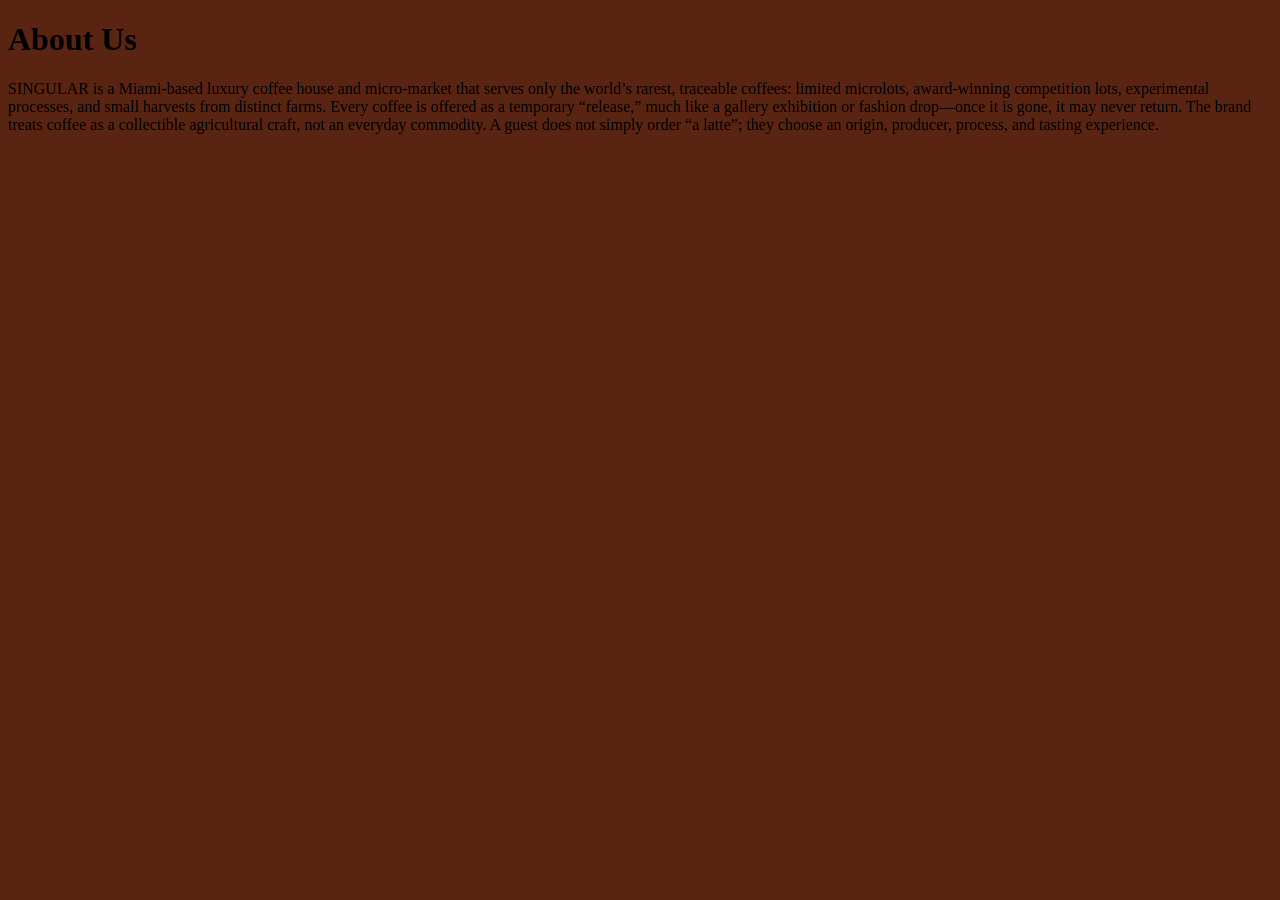
==== index.html @ 4cd6406e "First test" ====
<!DOCTYPE html>
<html>
    <head>
        <title>ARABUSTA COFFEE</title>
        <meta name="description" content="Rarest coffee in the world">
        <meta name="author" content="Jonathan Padrino">
        <meta name="keywords" content="rare coffee, miami, coffee">
        <meta charset="UTF-8">
        <style>
            body {background-color: #592411;
        </style>
        </head>
        
        <body>
            <header>
                <h1>About Us</h1>
                <p>SINGULAR is a Miami-based luxury coffee house and micro-market that serves only the world’s rarest, traceable coffees: limited microlots, award-winning competition lots, experimental processes, and small harvests from distinct farms. Every coffee is offered as a temporary “release,” much like a gallery exhibition or fashion drop—once it is gone, it may never return.

The brand treats coffee as a collectible agricultural craft, not an everyday commodity. A guest does not simply order “a latte”; they choose an origin, producer, process, and tasting experience.</p>
                </header>

        </body>
    
</html>
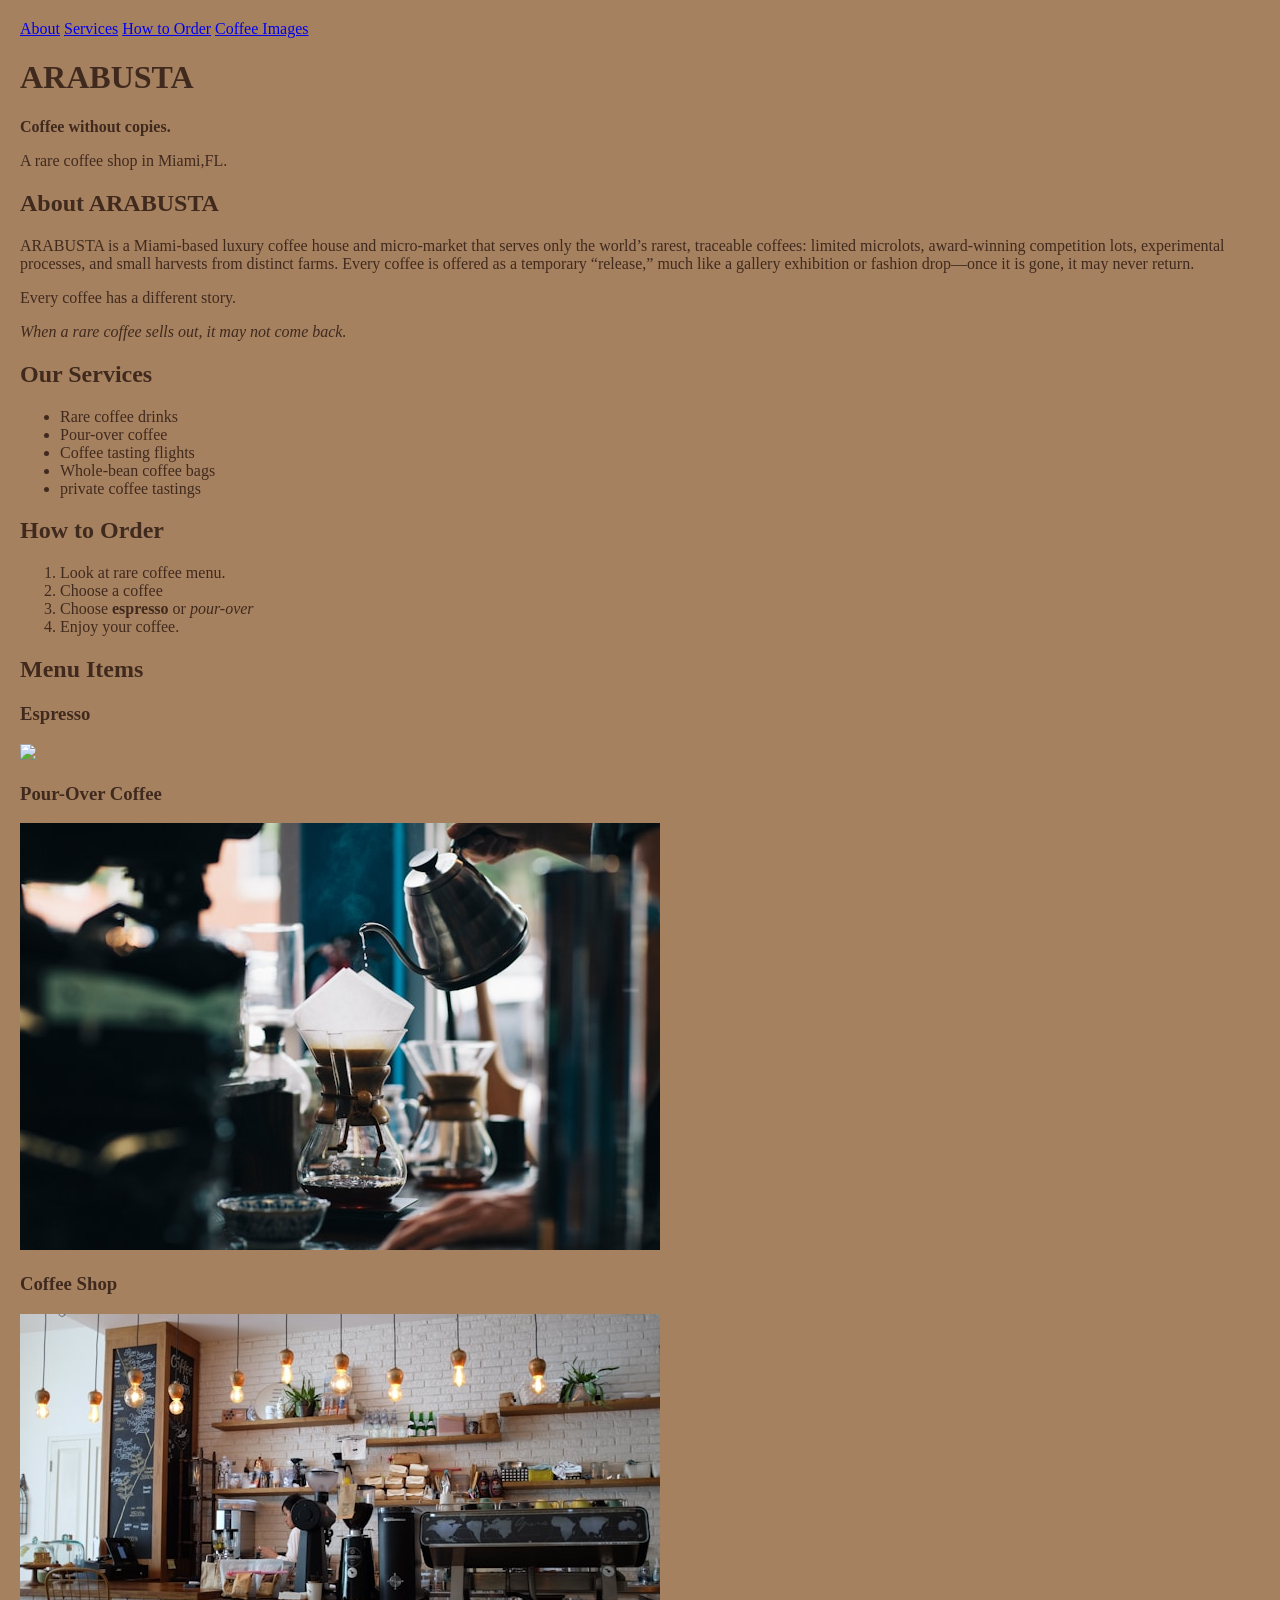
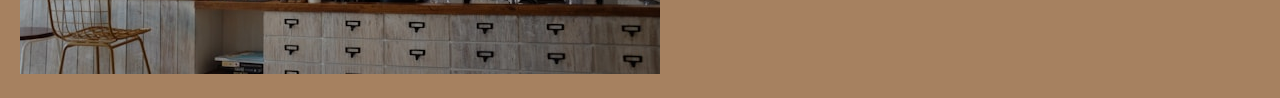
==== commit a2d79a88: "almost done" ====
--- a/index.html
+++ b/index.html
@@ -1,23 +1,99 @@
 <!DOCTYPE html>
 <html>
     <head>
+        <!-- This is a coffee site for assignment 1. -->
+
         <title>ARABUSTA COFFEE</title>
-        <meta name="description" content="Rarest coffee in the world">
+        <meta name="description" content="ARABUSTA, a rare coffee shop in Miami.">
         <meta name="author" content="Jonathan Padrino">
         <meta name="keywords" content="rare coffee, miami, coffee">
         <meta charset="UTF-8">
         <style>
-            body {background-color: #592411;
+            
+            body {
+                background-color: #A68160;
+                color: #402a1e;
+                font-family: Playfair Display, serif;
+                margin: 20px;
+            }
+
         </style>
         </head>
         
         <body>
+           
+            <nav>
+            <a href="#about">About</a>
+            <a href="#services">Services</a>
+            <a href="#order">How to Order</a>
+            <a href="#gallery">Coffee Images</a>
+            </nav>
+           
             <header>
-                <h1>About Us</h1>
-                <p>SINGULAR is a Miami-based luxury coffee house and micro-market that serves only the world’s rarest, traceable coffees: limited microlots, award-winning competition lots, experimental processes, and small harvests from distinct farms. Every coffee is offered as a temporary “release,” much like a gallery exhibition or fashion drop—once it is gone, it may never return.
+                <h1>ARABUSTA</h1>
+                <p><strong>Coffee without copies.</strong></p>
+                <p>A rare coffee shop in Miami,FL.</p>
+                </header>
+                
+                <main>
+                    <section id="about">
+                       
+                    <h2>About ARABUSTA</h2>
+                            <p>ARABUSTA is a Miami-based luxury coffee house and micro-market that serves only the world’s rarest, traceable coffees: limited microlots, award-winning competition lots, experimental processes, and small harvests from distinct farms. Every coffee is offered as a temporary “release,” much like a gallery exhibition or fashion drop—once it is gone, it may never return.</p>
 
-The brand treats coffee as a collectible agricultural craft, not an everyday commodity. A guest does not simply order “a latte”; they choose an origin, producer, process, and tasting experience.</p>
-                </header>
+                    <p>Every coffee has a different story.</p>
+                        <em>When a rare coffee sells out, it may not come back.</em>
+                        </p>
+                    
+                            </section>
+                            <section id="services">
+                            <h2>Our Services</h2>
+
+                            <ul>
+                            <li>Rare coffee drinks</li>
+                            <li>Pour-over coffee</li>
+                            <li>Coffee tasting flights</li>
+                            <li>Whole-bean coffee bags</li>
+                            <li>private coffee tastings</li>
+                            </ul>
+
+                            </section>
+
+                            <section id="order">
+                            <h2>How to Order</h2>
+
+                            <ol>
+                            <li>Look at rare coffee menu.</li>
+                            <li>Choose a coffee</li>
+                            <li>Choose <strong>espresso</strong> or <em>pour-over</em></li>
+                            <li>Enjoy your coffee.</li>
+                            </ol>
+                            </section>
+
+                            <section id="gallery">
+                            <h2>Menu Items</h2>
+
+                            <h3>Espresso</h3>
+                            <img
+                            src="https://images.unsplash.com/photo-1510591509098-f4fdc6d0ff04?auto=format&fit=crop&w=600&q=80"
+                            >
+
+                            <h3>Pour-Over Coffee</h3>
+                            <img
+                               src="images/karl-fredrickson-TYIzeCiZ_60-unsplash.jpg"
+                            >
+
+                            <h3>Coffee Shop</h3>
+                            <img
+                            src="images/nafinia-putra-Kwdp-0pok-I-unsplash.jpg"
+                            >
+                            
+
+                            </section>
+                
+                    </main>
+
+                
 
         </body>
     
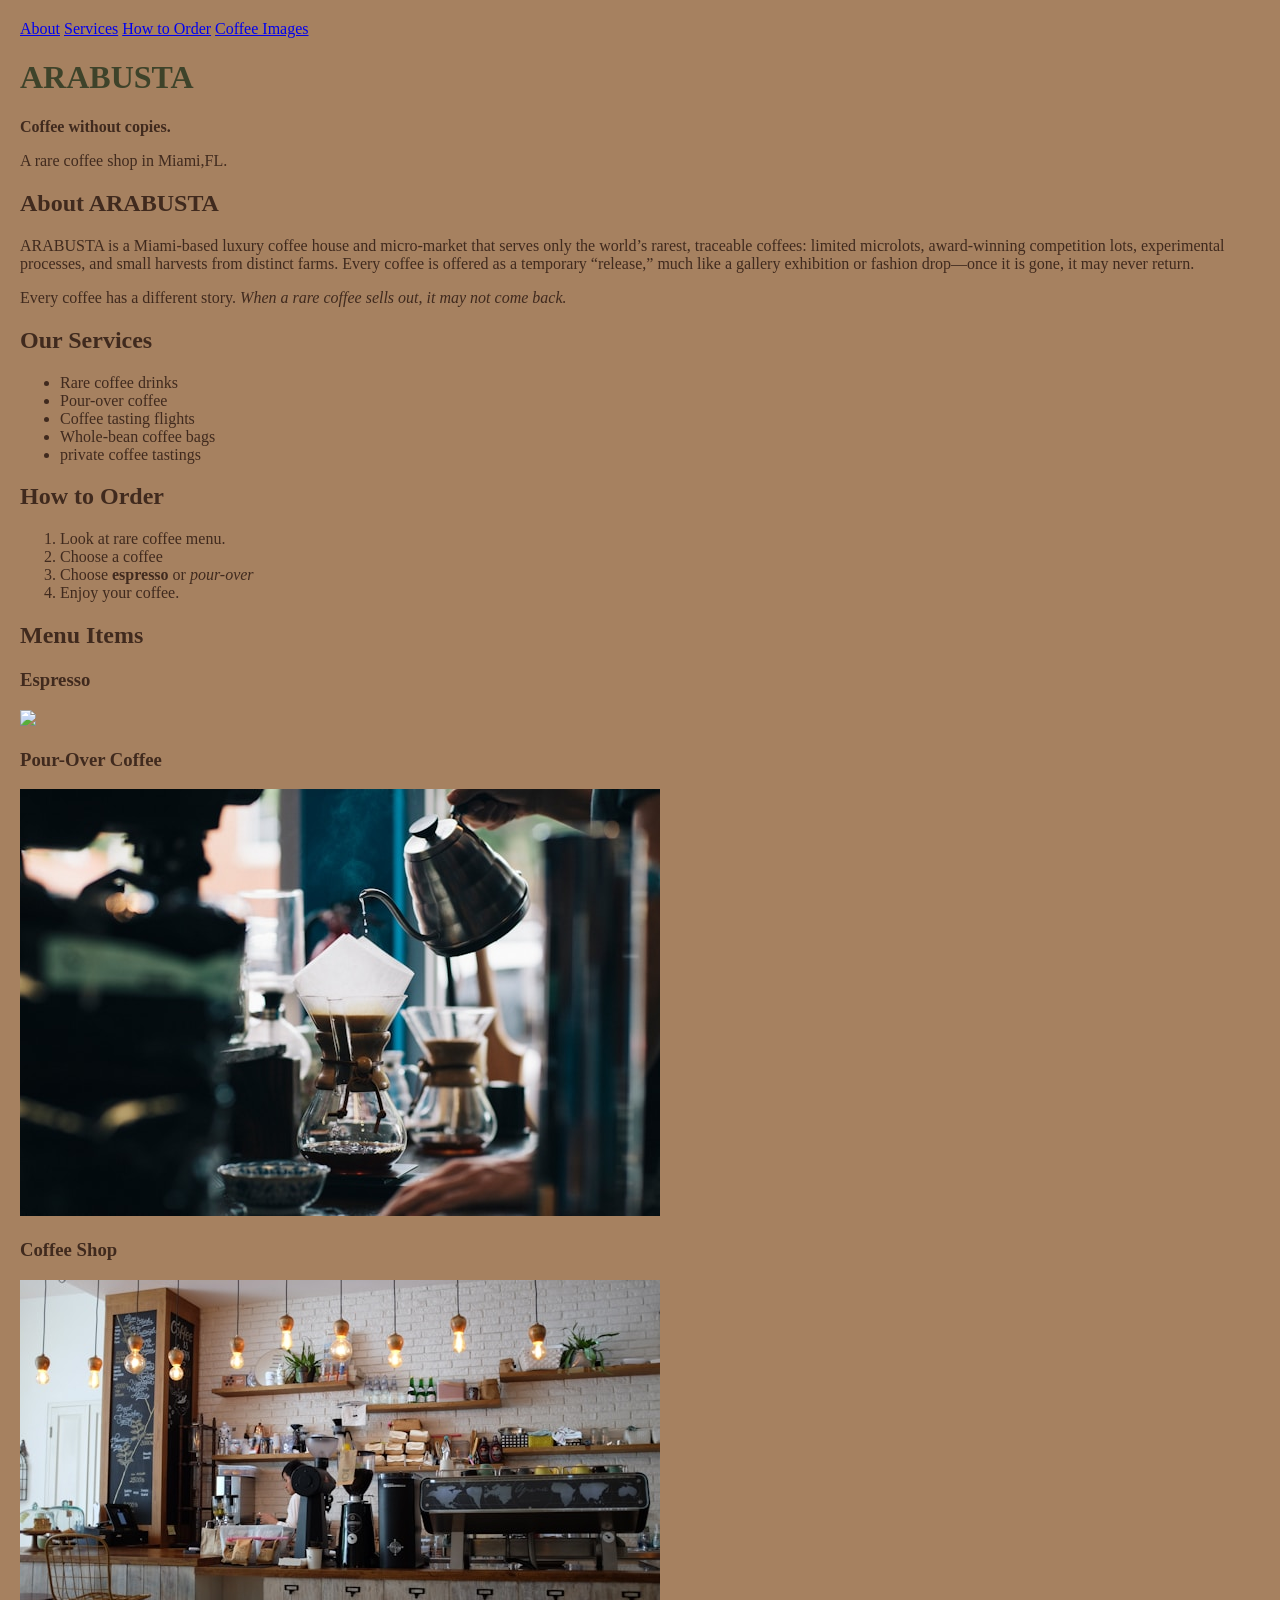
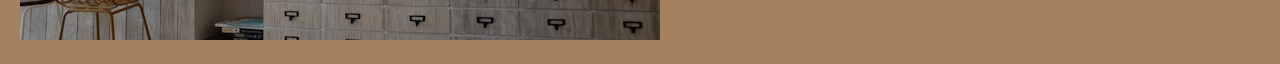
==== commit 4d2a0d0f: "final edits" ====
--- a/index.html
+++ b/index.html
@@ -16,7 +16,9 @@
                 font-family: Playfair Display, serif;
                 margin: 20px;
             }
-
+h1{
+    color: #3E432A
+}
         </style>
         </head>
         
@@ -39,9 +41,14 @@
                     <section id="about">
                        
                     <h2>About ARABUSTA</h2>
-                            <p>ARABUSTA is a Miami-based luxury coffee house and micro-market that serves only the world’s rarest, traceable coffees: limited microlots, award-winning competition lots, experimental processes, and small harvests from distinct farms. Every coffee is offered as a temporary “release,” much like a gallery exhibition or fashion drop—once it is gone, it may never return.</p>
+                            <p>ARABUSTA is a Miami-based luxury coffee house and micro-market that serves 
+                                only the world’s rarest, traceable coffees: limited microlots, award-winning 
+                                competition lots, experimental processes, and small harvests from distinct farms. 
+                                Every coffee is offered as a temporary “release,” much like a gallery exhibition 
+                                or fashion drop—once it is gone, it may never return.</p>
 
-                    <p>Every coffee has a different story.</p>
+                    <p>
+                        Every coffee has a different story.
                         <em>When a rare coffee sells out, it may not come back.</em>
                         </p>
                     
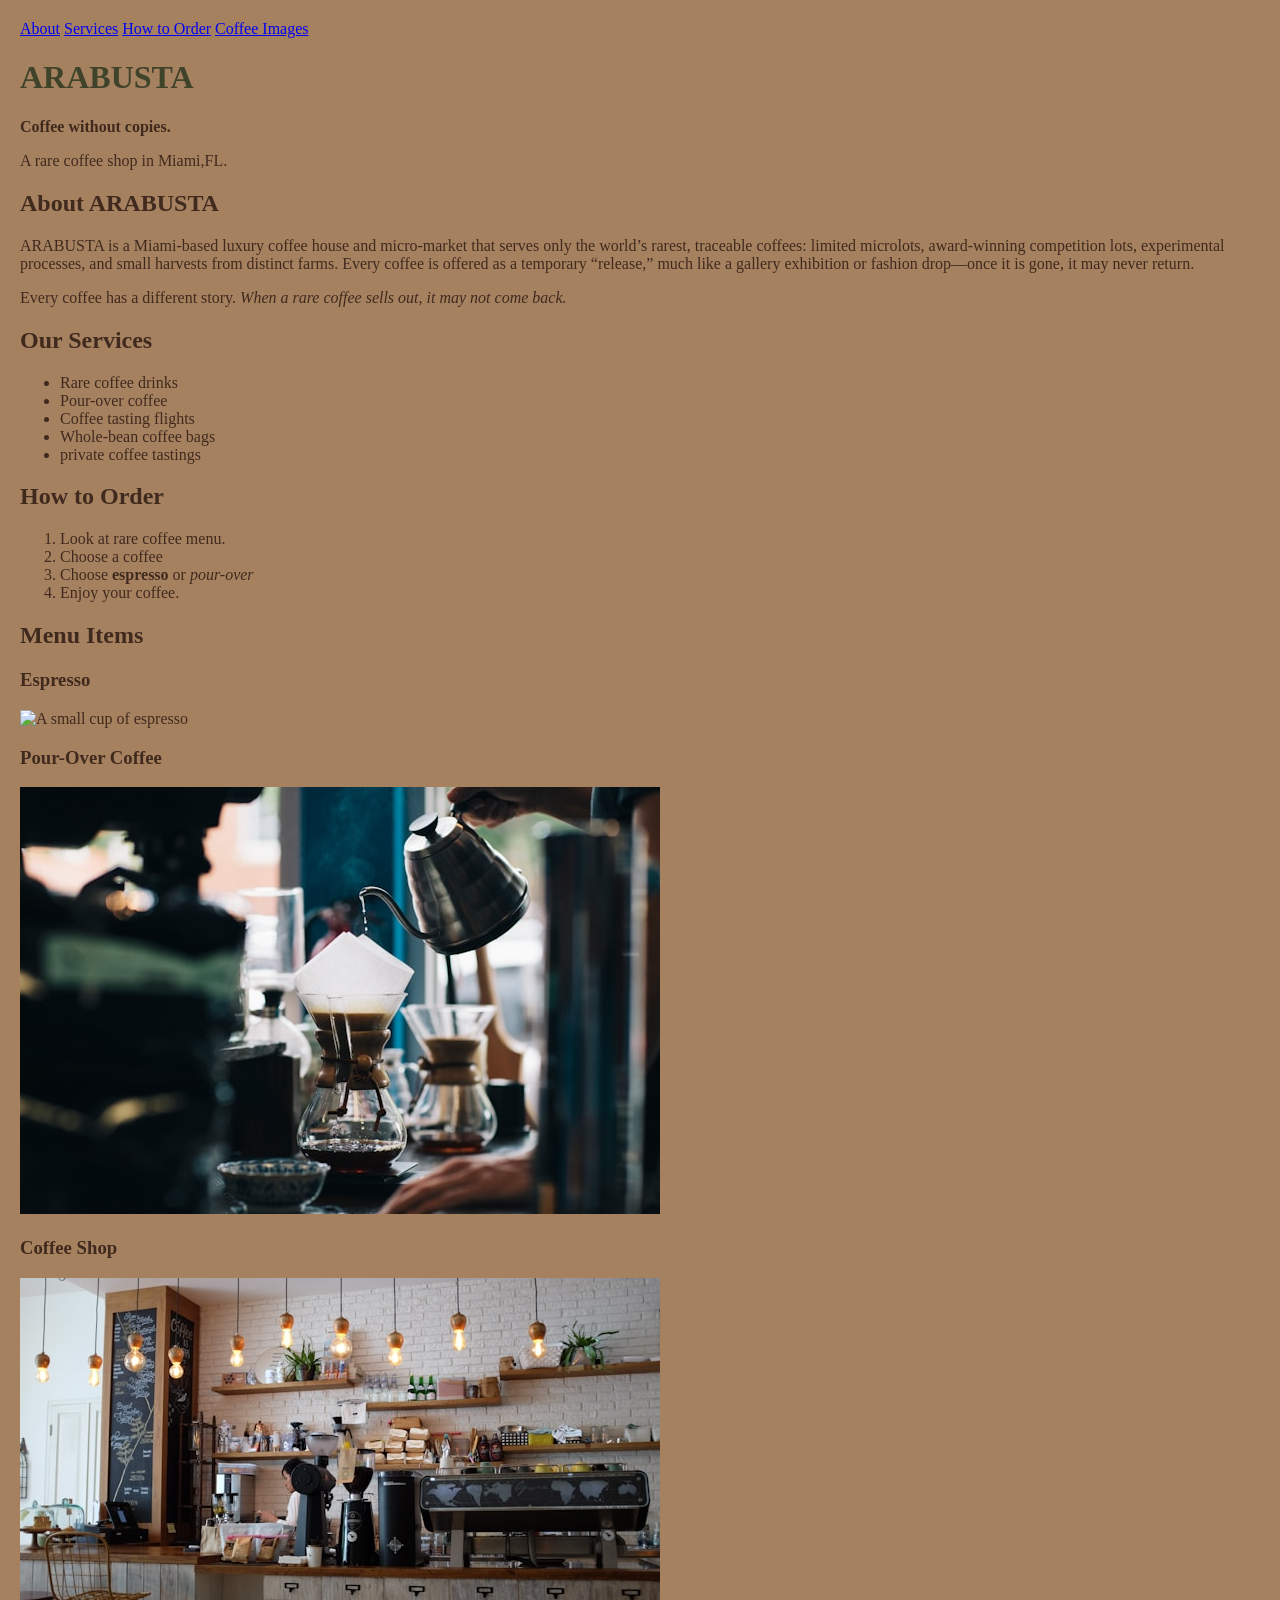
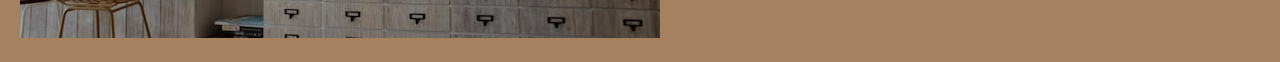
==== commit 136bd339: "fixed final" ====
--- a/index.html
+++ b/index.html
@@ -83,16 +83,19 @@
                             <h3>Espresso</h3>
                             <img
                             src="https://images.unsplash.com/photo-1510591509098-f4fdc6d0ff04?auto=format&fit=crop&w=600&q=80"
+                            alt="A small cup of espresso"
                             >
 
                             <h3>Pour-Over Coffee</h3>
                             <img
                                src="images/karl-fredrickson-TYIzeCiZ_60-unsplash.jpg"
+                               alt="A pour-over coffee being prepared"
                             >
 
                             <h3>Coffee Shop</h3>
                             <img
                             src="images/nafinia-putra-Kwdp-0pok-I-unsplash.jpg"
+                            alt="Inside a coffee shop"
                             >
                             
 
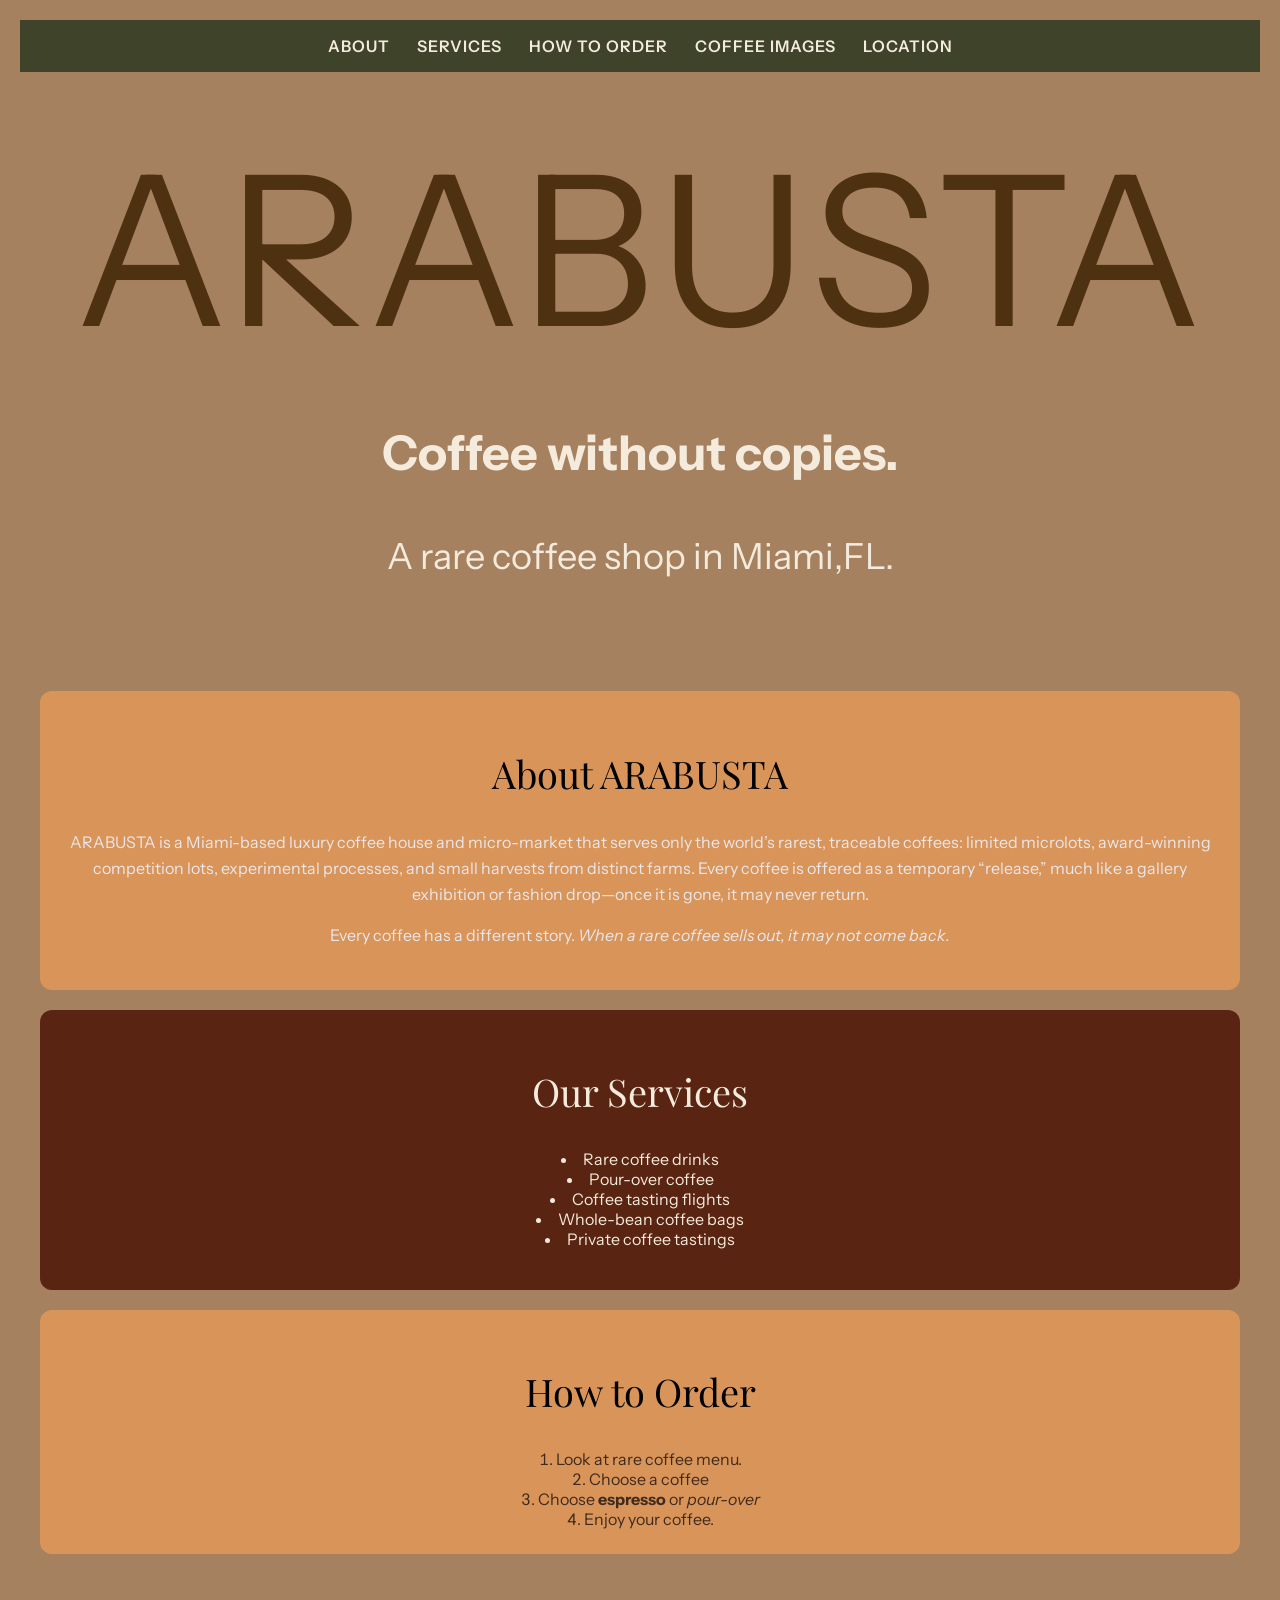
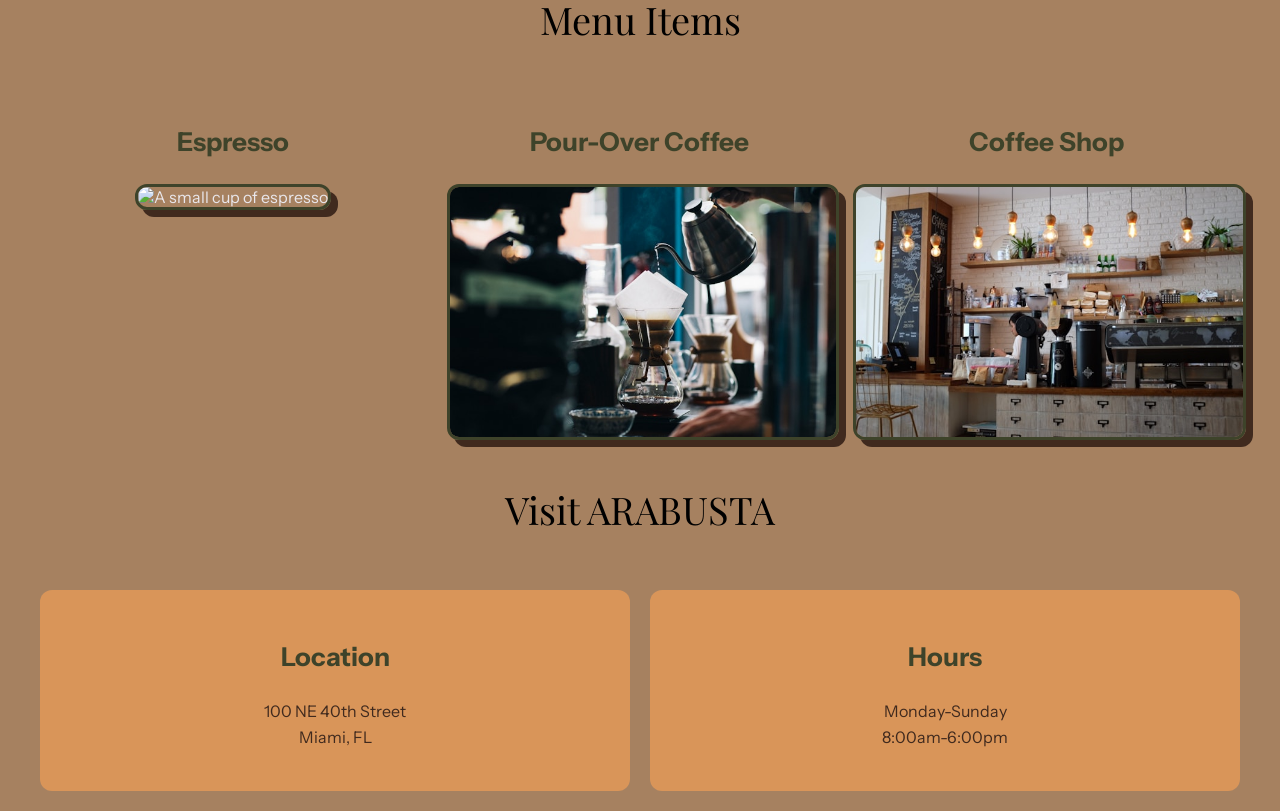
==== commit c4c0b6e3: "css finished for assignment 2" ====
--- a/index.html
+++ b/index.html
@@ -2,24 +2,17 @@
 <html>
     <head>
         <!-- This is a coffee site for assignment 1. -->
+         
 
         <title>ARABUSTA COFFEE</title>
         <meta name="description" content="ARABUSTA, a rare coffee shop in Miami.">
         <meta name="author" content="Jonathan Padrino">
         <meta name="keywords" content="rare coffee, miami, coffee">
         <meta charset="UTF-8">
-        <style>
-            
-            body {
-                background-color: #A68160;
-                color: #402a1e;
-                font-family: Playfair Display, serif;
-                margin: 20px;
-            }
-h1{
-    color: #3E432A
-}
-        </style>
+
+        <link rel="stylesheet" href="style.css">
+
+      
         </head>
         
         <body>
@@ -29,6 +22,7 @@
             <a href="#services">Services</a>
             <a href="#order">How to Order</a>
             <a href="#gallery">Coffee Images</a>
+            <a href="#location">Location</a>
             </nav>
            
             <header>
@@ -38,7 +32,7 @@
                 </header>
                 
                 <main>
-                    <section id="about">
+                    <section id="about" class="intro">
                        
                     <h2>About ARABUSTA</h2>
                             <p>ARABUSTA is a Miami-based luxury coffee house and micro-market that serves 
@@ -53,7 +47,7 @@
                         </p>
                     
                             </section>
-                            <section id="services">
+                            <section id="services" class="coffee-list">
                             <h2>Our Services</h2>
 
                             <ul>
@@ -61,12 +55,12 @@
                             <li>Pour-over coffee</li>
                             <li>Coffee tasting flights</li>
                             <li>Whole-bean coffee bags</li>
-                            <li>private coffee tastings</li>
+                            <li>Private coffee tastings</li>
                             </ul>
 
                             </section>
 
-                            <section id="order">
+                            <section id="order" class="order-card">
                             <h2>How to Order</h2>
 
                             <ol>
@@ -80,11 +74,17 @@
                             <section id="gallery">
                             <h2>Menu Items</h2>
 
+                            <div class="gallery">
+                                <div>
+
                             <h3>Espresso</h3>
                             <img
                             src="https://images.unsplash.com/photo-1510591509098-f4fdc6d0ff04?auto=format&fit=crop&w=600&q=80"
                             alt="A small cup of espresso"
                             >
+                            </div>
+
+                           <div>
 
                             <h3>Pour-Over Coffee</h3>
                             <img
@@ -92,13 +92,37 @@
                                alt="A pour-over coffee being prepared"
                             >
 
+                           </div>
+
+                           <div>
+
                             <h3>Coffee Shop</h3>
                             <img
                             src="images/nafinia-putra-Kwdp-0pok-I-unsplash.jpg"
                             alt="Inside a coffee shop"
                             >
-                            
+                           </div>
+                        </div>
 
+                            </section>
+
+                            <section id="location">
+                                <h2>Visit ARABUSTA</h2>
+
+                                <div class="info-grid">
+                                    <div class="info-box">
+                                        <h3>Location</h3>
+                                        <p>100 NE 40th Street<br>Miami, FL</p>
+                                </div>
+
+                                <div class="info-box">
+                                <h3>Hours</h3>
+                                <p>Monday-Sunday<br>
+                                    8:00am-6:00pm
+                                </p>
+
+                                </div>
+                                </div>
                             </section>
                 
                     </main>
--- a/style.css
+++ b/style.css
@@ -0,0 +1,163 @@
+@import url('https://fonts.googleapis.com/css2?family=Gotu&family=Instrument+Sans:ital,wght@0,400..700;1,400..700&family=Playfair+Display:ital,wght@0,400..900;1,400..900&family=Raleway:ital,wght@0,100..900;1,100..900&display=swap');
+
+body {
+    background-color: #A68160;
+    color: #e9e7ec;
+    font-family: "Instrument Sans", Arial, Helvetica, sans-serif;
+    margin: 20px;
+
+}
+
+header {
+    padding: 50px 20px;
+    text-align: center;
+}
+
+h1 {
+    color: #4e3111;
+    font-family: "Instrument Sans",Georgia, serif;
+    font-size: 210px;
+    font-weight: 400;
+    letter-spacing: 3px;
+    margin: 0;
+}
+
+header p {
+    font-size: 36px;
+    color: #F5EBDD;
+}
+
+header p strong {
+    font-size: 48px;
+}
+
+h2{
+    color: #000000;
+    font-family: "Playfair Display", Georgia, serif;
+    font-size: 38px;
+    font-weight: 400;
+}
+
+    h3{
+        color: #3E432A;
+        font-family: "Instrument Sans",Georgia, serif;
+        font-size: 26px;
+    }
+
+    p {
+        line-height: 1.6;
+    }
+
+    nav {
+        background-color:#3E432A;
+        padding: 16px;
+        text-align: center;
+    }
+
+    nav a {
+        color: #F5EBDD;
+        text-decoration: none;
+        margin: 12px;
+        font-weight: 600;
+        letter-spacing: 1px;
+        text-transform: uppercase;
+    }
+
+    nav a:hover{
+        color: #D99559;
+        text-decoration: underline;
+    }
+
+    .intro {
+        background-color: #D99559;
+        margin: 20px;
+        padding: 25px;
+        border-radius: 12px;
+        text-align: center;
+
+    }
+.coffee-list {
+    background-color:#592411 ;
+    color: #F5EBDD;
+    margin: 20px;
+    padding: 25px;
+    border-radius: 12px;
+    text-align: center;
+}
+
+
+
+.coffee-list h2{
+    color:#F5EBDD ;
+
+}
+
+.coffee-list ul{
+    list-style-position: inside;
+    padding: 0;
+    text-align: center;
+}
+
+
+.gallery{
+    display: grid;
+    grid-template-columns: repeat(3, 1fr);
+    gap: 20px;
+    margin:20px;
+   text-align: center;
+}
+
+.gallery img{
+    width: 100%;
+    height: 250px;
+    object-fit: cover;
+    border: 3px solid #3e432a;
+    border-radius: 12px;
+    box-shadow: 7px 7px 0 #402a1e;
+    
+}
+
+#gallery h2{
+    text-align: center;
+    margin-top: 40px;
+    margin-bottom: 55px;
+
+}
+
+.order-card{
+    background-color: #D99559;
+    color: #402a1e;
+    margin:20px;
+    padding: 25px;
+    border-radius: 12px;
+    text-align: center;
+}
+
+.order-card ol{
+    list-style-position: inside;
+    padding: 0;
+    margin: 0;
+    text-align: center;
+}
+
+.info-grid {
+    display: grid;
+    grid-template-columns: 1fr 1fr;
+    gap: 20px;
+    margin: 20px;
+
+}
+
+.info-box {
+    background-color: #D99559;
+    color: #402a1e;
+    padding: 25px;
+    border-radius: 12px;
+    text-align: center;
+}
+
+#location h2{
+    text-align: center;
+    margin-top: 40px;
+    margin-bottom: 55px;
+}
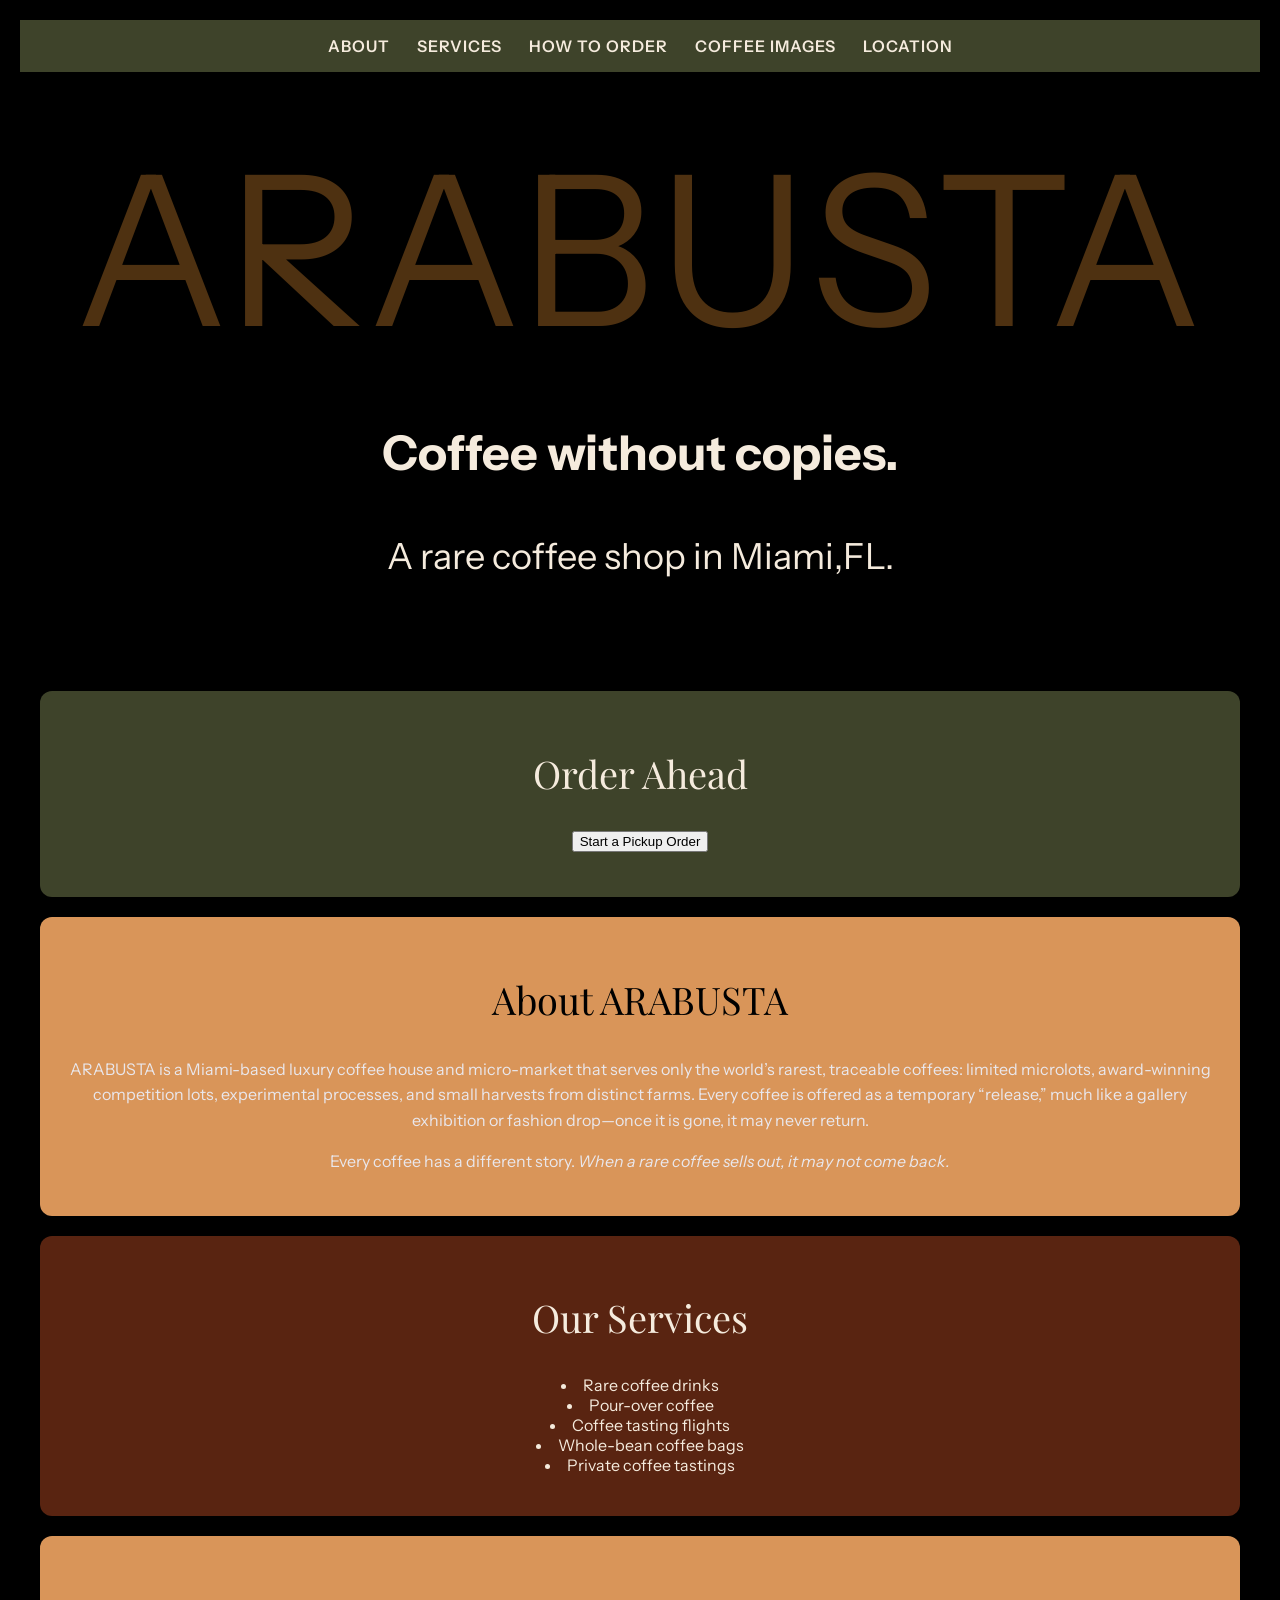
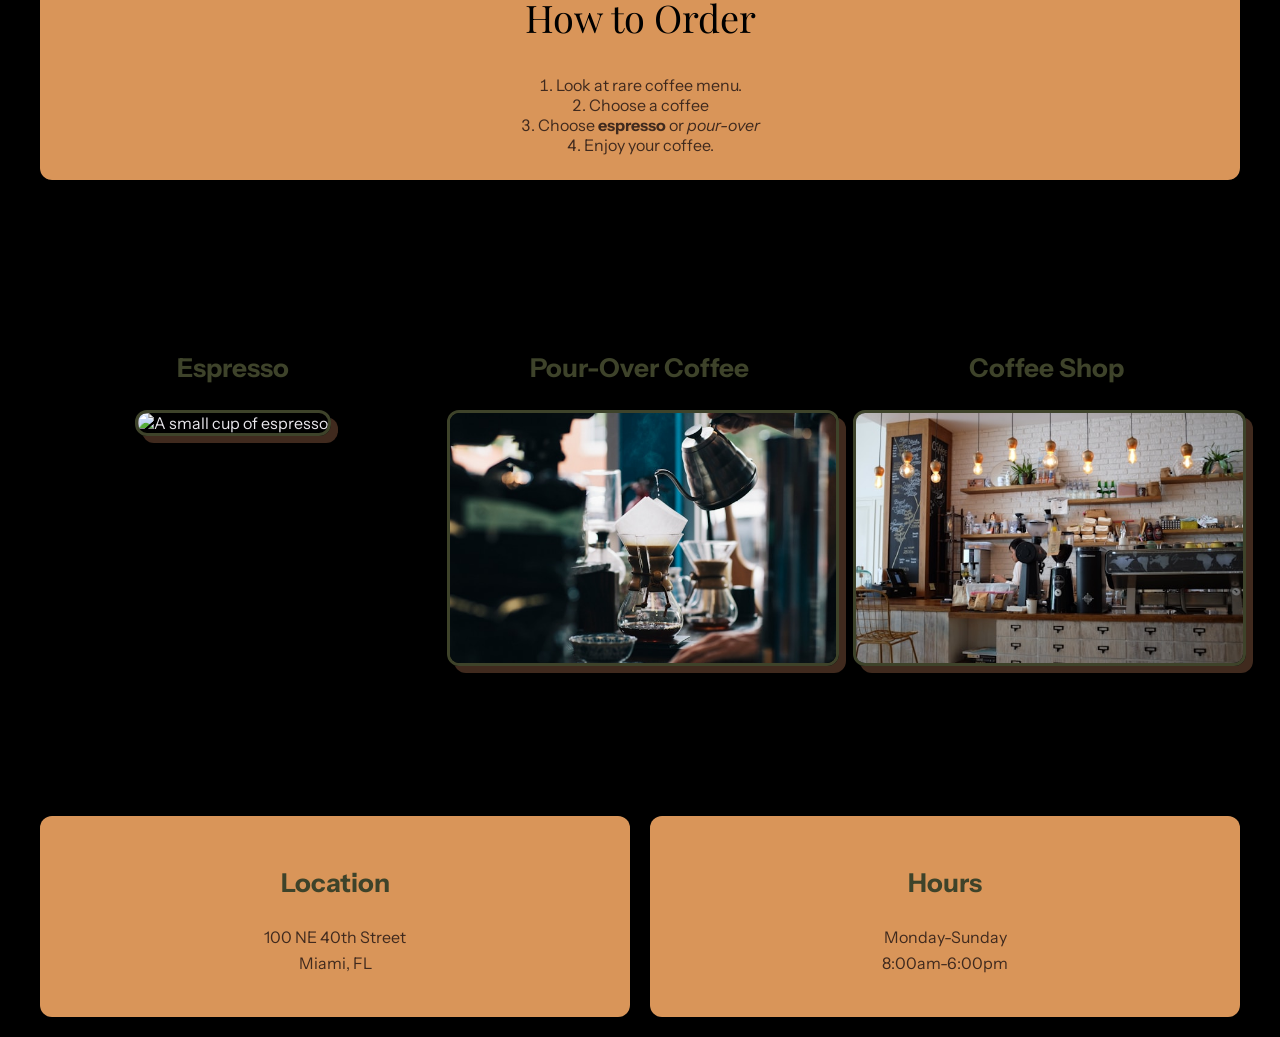
==== commit 6748461c: "finished java" ====
--- a/index.html
+++ b/index.html
@@ -10,7 +10,10 @@
         <meta name="keywords" content="rare coffee, miami, coffee">
         <meta charset="UTF-8">
 
+        <meta name="viewport" content="width=device-width, initial-scale=1.0">
+
         <link rel="stylesheet" href="style.css">
+        <link rel="stylesheet" href="mobile.css">
 
       
         </head>
@@ -26,10 +29,44 @@
             </nav>
            
             <header>
-                <h1>ARABUSTA</h1>
+                <h1 id="brandTitle">ARABUSTA</h1>
                 <p><strong>Coffee without copies.</strong></p>
                 <p>A rare coffee shop in Miami,FL.</p>
                 </header>
+
+                
+<section id="orderAhead">
+  <h2>Order Ahead</h2>
+
+  <button id="openOrderButton">Start a Pickup Order</button>
+
+  <form id="pickupForm">
+    <label for="customerName">Your Name</label>
+    <input type="text" id="customerName" required>
+
+    <label for="coffeeChoice">Choose a Coffee</label>
+    <select id="coffeeChoice">
+      <option value="">Choose a rare coffee</option>
+      <option value="Panama Geisha">Panama Geisha</option>
+      <option value="Colombia Pink Bourbon">Colombia Pink Bourbon</option>
+      <option value="Ethiopia Heirloom">Ethiopia Heirloom</option>
+    </select>
+
+    <p id="coffeeDescription">Select a coffee to view its tasting notes.</p>
+
+    <label for="pickupTime">Pickup Time</label>
+    <select id="pickupTime">
+      <option value="10:00 AM">10:00 AM</option>
+      <option value="11:00 AM">11:00 AM</option>
+      <option value="12:00 PM">12:00 PM</option>
+      <option value="1:00 PM">1:00 PM</option>
+    </select>
+
+    <button type="submit">Place Pickup Order</button>
+  </form>
+
+  <p id="orderMessage"></p>
+</section>
                 
                 <main>
                     <section id="about" class="intro">
@@ -48,7 +85,7 @@
                     
                             </section>
                             <section id="services" class="coffee-list">
-                            <h2>Our Services</h2>
+                            <h2 id="servicesTitle">Our Services</h2>
 
                             <ul>
                             <li>Rare coffee drinks</li>
@@ -127,7 +164,7 @@
                 
                     </main>
 
-                
+                <script src="script.js"></script>
 
         </body>
     
--- a/style.css
+++ b/style.css
@@ -1,7 +1,7 @@
 @import url('https://fonts.googleapis.com/css2?family=Gotu&family=Instrument+Sans:ital,wght@0,400..700;1,400..700&family=Playfair+Display:ital,wght@0,400..900;1,400..900&family=Raleway:ital,wght@0,100..900;1,100..900&display=swap');
 
 body {
-    background-color: #A68160;
+    background-color: #000000;
     color: #e9e7ec;
     font-family: "Instrument Sans", Arial, Helvetica, sans-serif;
     margin: 20px;
@@ -160,4 +160,44 @@
     text-align: center;
     margin-top: 40px;
     margin-bottom: 55px;
+}
+
+#orderAhead {
+  background-color: #3E432A;
+  color: #F5EBDD;
+  margin: 20px;
+  padding: 25px;
+  border-radius: 12px;
+  text-align: center;
+
+}
+
+#pickupForm {
+  display: none;
+  margin-top: 20px;
+}
+
+#pickupForm label {
+  display: block;
+  margin-top: 12px;
+  font-weight: bold;
+}
+
+#pickupForm input,
+#pickupForm select {
+  padding: 10px;
+  margin-top: 5px;
+  font-family: "Instrument Sans", Arial, sans-serif;
+}
+
+#orderMessage {
+  font-size: 20px;
+  font-weight: bold;
+}
+
+
+#orderAhead h2,
+#orderAhead label,
+#orderAhead p {
+  color: #F5EBDD;
 }
--- a/mobile.css
+++ b/mobile.css
@@ -0,0 +1,65 @@
+@media screen and (max-width: 600px) {
+  body {
+    margin: 0;
+  }
+
+  nav {
+    padding: 15px;
+  }
+
+  nav a {
+    display: block;
+    margin: 14px 0;
+    font-size: 16px;
+  }
+
+  header {
+    padding: 40px 15px;
+  }
+
+  h1 {
+    font-size: 60px;
+    letter-spacing: 1px;
+    white-space: normal;
+  }
+
+  header p {
+    font-size: 22px;
+  }
+
+  header p strong {
+    font-size: 28px;
+  }
+
+  h2 {
+    font-size: 32px;
+  }
+
+  h3 {
+    font-size: 24px;
+  }
+
+  .gallery {
+    grid-template-columns: 1fr;
+    gap: 30px;
+    margin: 20px 12px;
+  }
+
+  .gallery img {
+    height: 300px;
+  }
+
+  .info-grid {
+    grid-template-columns: 1fr;
+    gap: 20px;
+    margin: 20px 12px;
+  }
+
+  .intro,
+  .coffee-list,
+  .order-card,
+  .info-box {
+    margin: 12px;
+    padding: 20px;
+  }
+}
